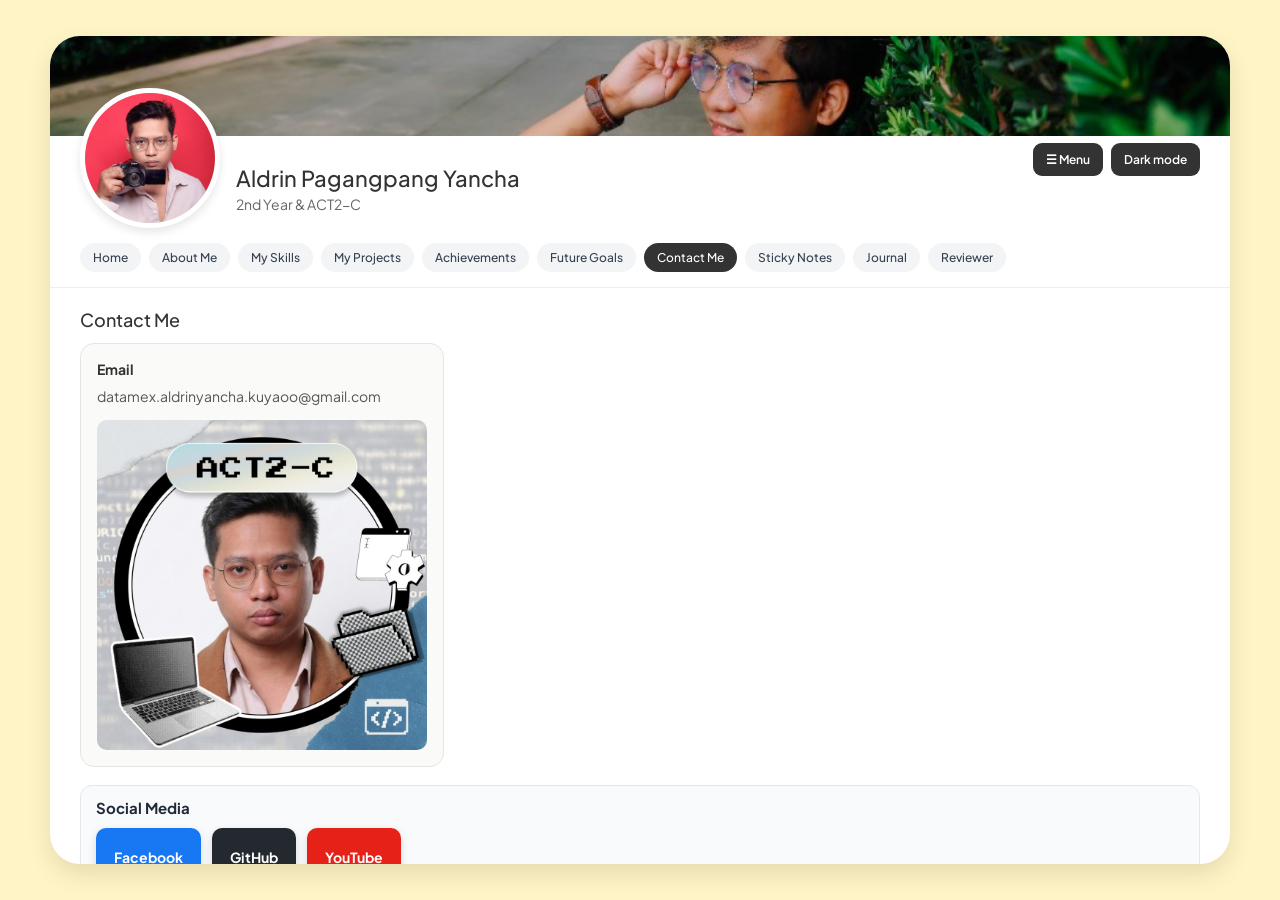
==== index.html @ 03990870 "Add files via upload" ====
<!DOCTYPE html>
<html lang="en"><head>
    <meta charset="UTF-8">
    <meta name="viewport" content="width=device-width, initial-scale=1.0">
    <title>PORTFOLIO</title>
    <link rel="preconnect" href="https://fonts.googleapis.com">
    <link rel="preconnect" href="https://fonts.gstatic.com" crossorigin="">
    <!-- Load the Plus Jakarta Sans font used by the portfolio. -->
    <link href="https://fonts.googleapis.com/css2?family=Plus+Jakarta+Sans:ital,wght@0,300..800;1,300..800&amp;display=swap" rel="stylesheet">
    <link rel="stylesheet" href="style.css">
</head>
<body>
    <div class="my-box">
        <!-- PROFILE HEADER: cover image, profile photo, profile name, and settings menu. -->
        <div class="header-container">
            <div class="cover-photo" id="coverPhoto" style="background-image: url(&quot;[data-uri]&quot;); background-size: cover;">
                <div class="cover-placeholder" id="coverPlaceholder" style="display: none;"><span>▧</span>Cover photo</div>
            </div>
            <div class="workspace-toolbar">
                <div class="workspace-menu">
                    <button class="menu-toggle" id="menuToggle" onclick="toggleMenu()" aria-expanded="false" aria-controls="menuPanel">☰ Menu</button>
                    <button class="menu-toggle theme-toggle" id="themeToggle" type="button" onclick="toggleTheme()" aria-label="Switch to dark mode" aria-pressed="false">Dark mode</button>
                    <div class="menu-panel" id="menuPanel" hidden>
                        <p class="menu-heading">Edit a section</p>
                        <button class="menu-action" onclick="editProfileSection('home')">Edit Home</button>
                        <button class="menu-action" onclick="editProfileSection('about')">Edit About Me</button>
                        <button class="menu-action" onclick="editProfileSection('skills')">Edit My Skills</button>
                        <button class="menu-action" onclick="editProfileSection('projects')">Edit My Projects</button>
                        <button class="menu-action" onclick="editProfileSection('achievements')">Edit Achievements</button>
                        <button class="menu-action" onclick="editProfileSection('goals')">Edit Future Goals</button>
                        <button class="menu-action" onclick="editProfileSection('contact')">Edit Contact Me</button>
                        <div class="menu-divider"></div>
                        <p class="menu-heading">Profile &amp; cover photos</p>
                        <button class="menu-action" onclick="choosePhoto('profile')">Change profile picture</button>
                        <button class="menu-action" onclick="removePhoto('profile')">Remove profile picture</button>
                        <button class="menu-action" onclick="choosePhoto('cover')">Change cover photo</button>
                        <button class="menu-action" onclick="removePhoto('cover')">Remove cover photo</button>
                        <div class="menu-divider"></div>
                        <p class="menu-heading">Backup files</p>
                        <button class="menu-action" onclick="exportFiles()">Export files (backup)</button>
                        <button class="menu-action" onclick="chooseImportFile()">Import files (backup)</button>
                        <div class="menu-divider"></div>
                        <p class="menu-heading">Permanent copy</p>
                        <button class="menu-action permanent-menu-action" type="button" onclick="downloadPermanentCopy(); toggleMenu()">Make permanent (download ZIP)</button>
                    </div>
                </div>
            </div>
            <div class="profile-section">
                <div class="profile-container">
                    <div class="profile-frame">
                        <svg class="profile-placeholder" id="profilePlaceholder" viewBox="0 0 100 100" aria-label="Blank profile picture placeholder" style="display: none;">
                            <circle cx="50" cy="34" r="20" fill="currentColor"></circle>
                            <path d="M13 92c2-23 17-36 37-36s35 13 37 36" fill="currentColor"></path>
                        </svg>
                        <img id="profileImage" alt="Profile Picture" class="profile-pic" src="[data-uri]" style="display: block;">
                    </div>
                </div>
                <div class="profile-info">
                    <h2 id="profileName">Aldrin Pagangpang Yancha</h2>
                    <p id="profileTagline">2nd Year &amp; ACT2-C</p>
                </div>
            </div>
            <!-- NAVIGATION: buttons open the portfolio pages and built-in mini-apps. -->
            <div class="nav-menu">
                <button class="nav-btn" onclick="openTab(event, 'home')">Home</button>
                <button class="nav-btn" onclick="openTab(event, 'about')">About Me</button>
                <button class="nav-btn" onclick="openTab(event, 'skills')">My Skills</button>
                <button class="nav-btn" onclick="openTab(event, 'projects')">My Projects</button>
                <button class="nav-btn" onclick="openTab(event, 'achievements')">Achievements</button>
                <button class="nav-btn" onclick="openTab(event, 'goals')">Future Goals</button>
                <button class="nav-btn active" onclick="openTab(event, 'contact')">Contact Me</button>
                <button class="nav-btn" id="navNotes" onclick="openTab(event, 'notes')">Sticky Notes</button>
                <button class="nav-btn" id="navJournal" onclick="openTab(event, 'journal')">Journal</button>
                <button class="nav-btn" id="navReviewer" onclick="openTab(event, 'reviewer')">Reviewer</button>
                
            </div>
        </div>

        <!-- MAIN CONTENT: each tab has a separate preview container. -->
        <div class="scroll-container" id="scrollContainer">
            <!-- HOME TAB -->
            <div id="home" class="tab-content content-section">
                <h3>Welcome to My Portfolio</h3>
                <div id="profilePreview-home" class="profile-details-grid grid-two-items"><article class="profile-preview-card manual-grid-card grid-size-half has-photo"><div class="profile-preview-content"><h4>Introduction</h4><p>"Welcome to my portfolio! I am an IT student with a strong passion for software programming, web development, and multimedia arts, dedicated to building engaging visual and digital experiences."</p></div><img class="profile-card-image photo-shape-original" src="[data-uri]" alt="Photo related to Introduction"></article><article class="profile-preview-card manual-grid-card grid-size-half has-photo"><div class="profile-preview-content"><h4>Personal Tagline</h4><p>"Expressing Passion Through Code &amp; Creativity"</p></div><img class="profile-card-image photo-shape-original" src="[data-uri]" alt="Photo related to Personal Tagline"></article></div>
            </div>
            <!-- ABOUT ME TAB -->
            <div id="about" class="tab-content content-section">
                <h3>About Me</h3>
                <div id="profilePreview-about" class="profile-details-grid grid-three-plus"><article class="profile-preview-card banner-card banner-photo-center has-photo"><div class="profile-preview-content"><h4>About me</h4><p>I am Aldrin P. Yancha, 27 years old. I am an independent and introverted person who loves learning about technology and the arts. I enjoy exploring new knowledge in the fields of IT and digital media.</p></div><img class="profile-card-image photo-shape-original" src="[data-uri]" alt="Photo related to About me"></article><article class="profile-preview-card manual-grid-card grid-size-half has-photo"><div class="profile-preview-content"><h4>Course / Program</h4><p>Bachelor of Science in Information Technology (BSIT)</p></div><img class="profile-card-image photo-shape-original" src="[data-uri]" alt="Photo related to Course / Program"></article><article class="profile-preview-card manual-grid-card grid-size-half has-photo"><div class="profile-preview-content"><h4>School</h4><p>Datamex College of Saint Adeline - Fairview</p></div><img class="profile-card-image photo-shape-original" src="[data-uri]" alt="Photo related to School"></article><article class="profile-preview-card grid-auto-third has-photo"><div class="profile-preview-content"><h4>1. Hobby</h4><p>Playing Minecraft</p></div><img class="profile-card-image photo-shape-original" src="[data-uri]" alt="Photo related to 1. Hobby"></article><article class="profile-preview-card grid-auto-third has-photo"><div class="profile-preview-content"><h4>2. Hobby</h4><p>Playing Clash of Clans</p></div><img class="profile-card-image photo-shape-original" src="[data-uri]" alt="Photo related to 2. Hobby"></article><article class="profile-preview-card grid-auto-third has-photo"><div class="profile-preview-content"><h4>3. Hobby</h4><p>Playing Guitar</p></div><img class="profile-card-image photo-shape-original" src="[data-uri]" alt="Photo related to 3. Hobby"></article><article class="profile-preview-card grid-auto-third has-photo"><div class="profile-preview-content"><h4>4. Hobby</h4><p>Playing Piano</p></div><img class="profile-card-image photo-shape-original" src="[data-uri]" alt="Photo related to 4. Hobby"></article><article class="profile-preview-card grid-auto-third has-photo"><div class="profile-preview-content"><h4>5.  Hobby</h4><p>Sketching</p></div><img class="profile-card-image photo-shape-original" src="[data-uri]" alt="Photo related to 5.  Hobby"></article><article class="profile-preview-card grid-auto-third has-photo"><div class="profile-preview-content"><h4>6. Hobby</h4><p>Reading the Bible</p></div><img class="profile-card-image photo-shape-original" src="[data-uri]" alt="Photo related to 6. Hobby"></article><article class="profile-preview-card grid-auto-third has-photo"><div class="profile-preview-content"><h4>1. Interest</h4><p>Animation</p></div><img class="profile-card-image photo-shape-original" src="[data-uri]" alt="Photo related to 1. Interest"></article><article class="profile-preview-card grid-auto-third has-photo"><div class="profile-preview-content"><h4>2. Interest</h4><p>Game Development</p></div><img class="profile-card-image photo-shape-original" src="[data-uri]" alt="Photo related to 2. Interest"></article><article class="profile-preview-card grid-auto-third has-photo"><div class="profile-preview-content"><h4>3. Interest</h4><p>Web Development</p></div><img class="profile-card-image photo-shape-original" src="[data-uri]" alt="Photo related to 3. Interest"></article><article class="profile-preview-card grid-auto-third has-photo grid-last-half"><div class="profile-preview-content"><h4>4. Interest</h4><p>Film Editing</p></div><img class="profile-card-image photo-shape-original" src="[data-uri]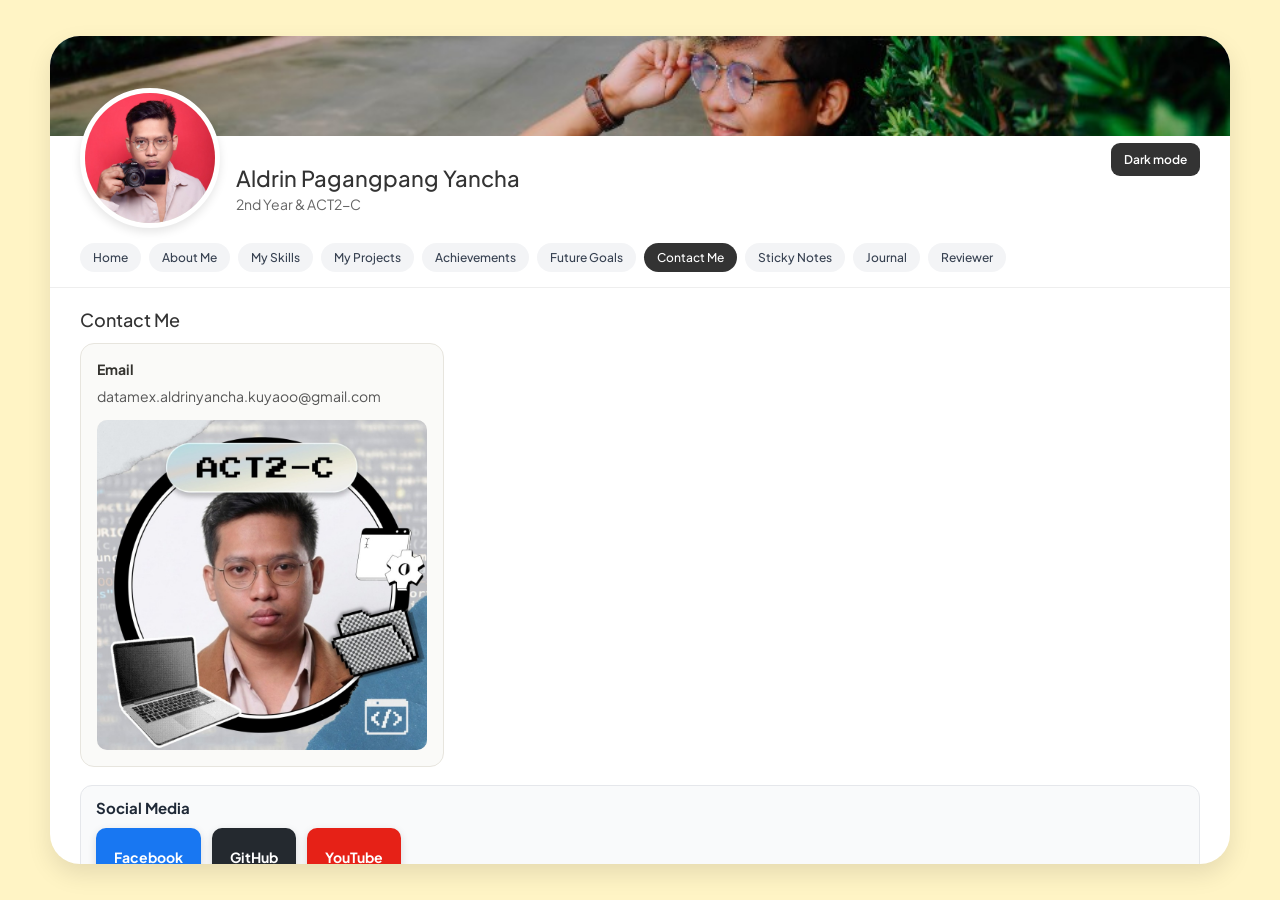
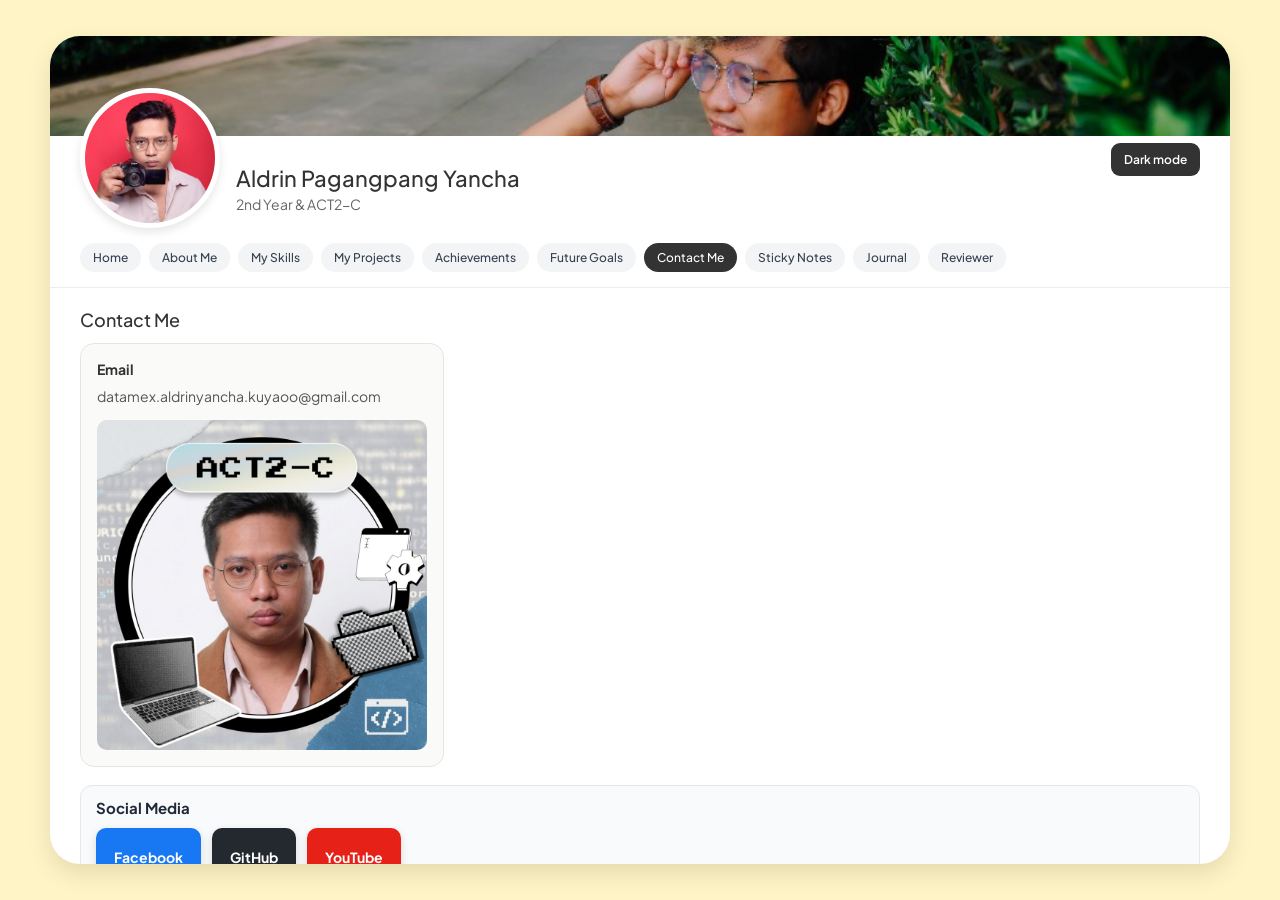
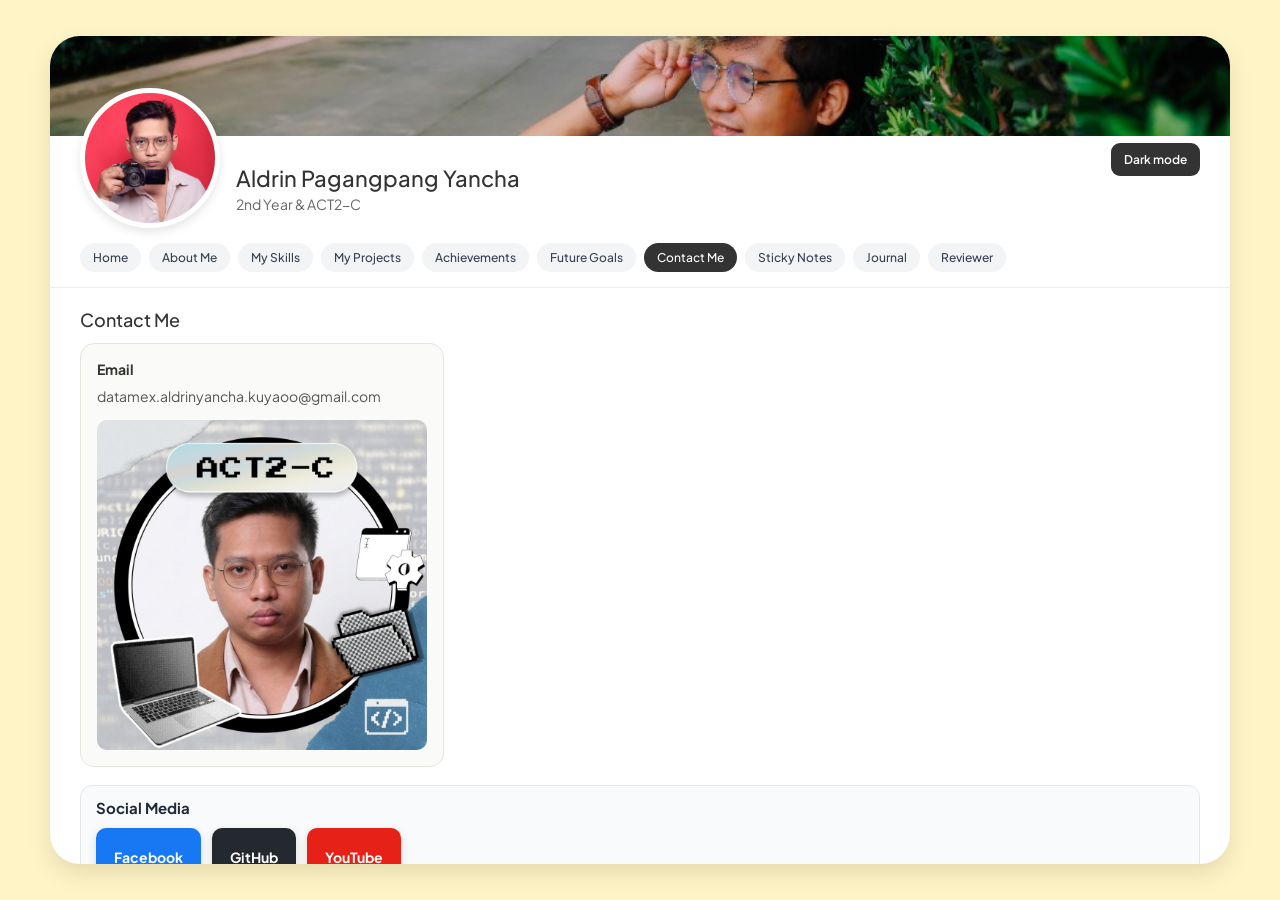
